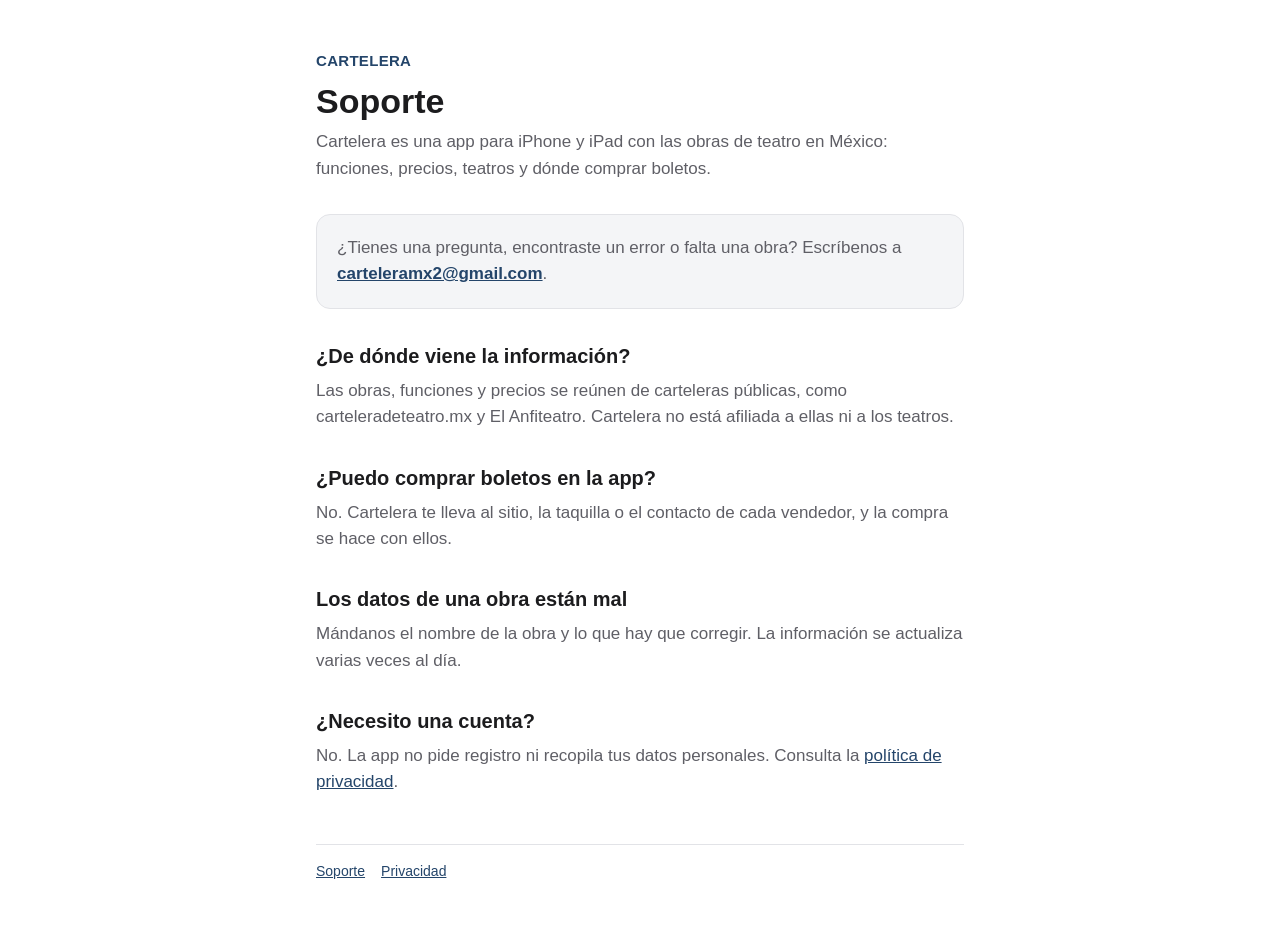
==== index.html @ 86a77528 "feat: add the support and privacy policy pages" ====
<!doctype html>
<html lang="es-MX">
<head>
  <meta charset="utf-8">
  <meta name="viewport" content="width=device-width, initial-scale=1">
  <title>Cartelera · Soporte</title>
  <meta name="description" content="Soporte y contacto de Cartelera, la app de la cartelera teatral de México.">
  <link rel="stylesheet" href="styles.css">
</head>
<body>
<main>
  <header>
    <a class="app" href="./">Cartelera</a>
    <h1>Soporte</h1>
    <p>Cartelera es una app para iPhone y iPad con las obras de teatro en México: funciones, precios, teatros y dónde comprar boletos.</p>
  </header>

  <div class="card">
    <p>¿Tienes una pregunta, encontraste un error o falta una obra? Escríbenos a
      <a href="mailto:carteleramx2@gmail.com">carteleramx2@gmail.com</a>.</p>
  </div>

  <h2>¿De dónde viene la información?</h2>
  <p>Las obras, funciones y precios se reúnen de carteleras públicas, como carteleradeteatro.mx y El Anfiteatro. Cartelera no está afiliada a ellas ni a los teatros.</p>

  <h2>¿Puedo comprar boletos en la app?</h2>
  <p>No. Cartelera te lleva al sitio, la taquilla o el contacto de cada vendedor, y la compra se hace con ellos.</p>

  <h2>Los datos de una obra están mal</h2>
  <p>Mándanos el nombre de la obra y lo que hay que corregir. La información se actualiza varias veces al día.</p>

  <h2>¿Necesito una cuenta?</h2>
  <p>No. La app no pide registro ni recopila tus datos personales. Consulta la <a href="privacidad.html">política de privacidad</a>.</p>

  <footer>
    <a href="./">Soporte</a><a href="privacidad.html">Privacidad</a>
  </footer>
</main>
</body>
</html>
---- styles.css ----
:root {
  --bg: #ffffff; --text: #1c1c1e; --muted: #5f5f66; --accent: #24456a;
  --card: #f4f5f7; --line: #e2e3e7;
}
@media (prefers-color-scheme: dark) {
  :root { --bg: #111317; --text: #f2f2f4; --muted: #a3a6ad; --accent: #8fb4e0;
          --card: #1b1e24; --line: #2b2f37; }
}
* { box-sizing: border-box; }
body { margin: 0; background: var(--bg); color: var(--text);
  font: 17px/1.55 -apple-system, BlinkMacSystemFont, "Segoe UI", Roboto, sans-serif; }
main { max-width: 680px; margin: 0 auto; padding: 48px 16px 64px; }
header { margin-bottom: 32px; }
.app { font-size: 15px; font-weight: 600; color: var(--accent); text-decoration: none;
  letter-spacing: .02em; text-transform: uppercase; }
h1 { font-size: 34px; line-height: 1.15; margin: 8px 0 8px; }
h2 { font-size: 20px; margin: 32px 0 6px; }
p { margin: 0 0 12px; color: var(--muted); }
a { color: var(--accent); }
.card { background: var(--card); border: 1px solid var(--line); border-radius: 14px;
  padding: 20px; margin: 24px 0; }
.card p { margin: 0; }
.card a { font-weight: 600; overflow-wrap: anywhere; }
footer { margin-top: 48px; padding-top: 16px; border-top: 1px solid var(--line);
  font-size: 14px; color: var(--muted); }
footer a { margin-right: 16px; }
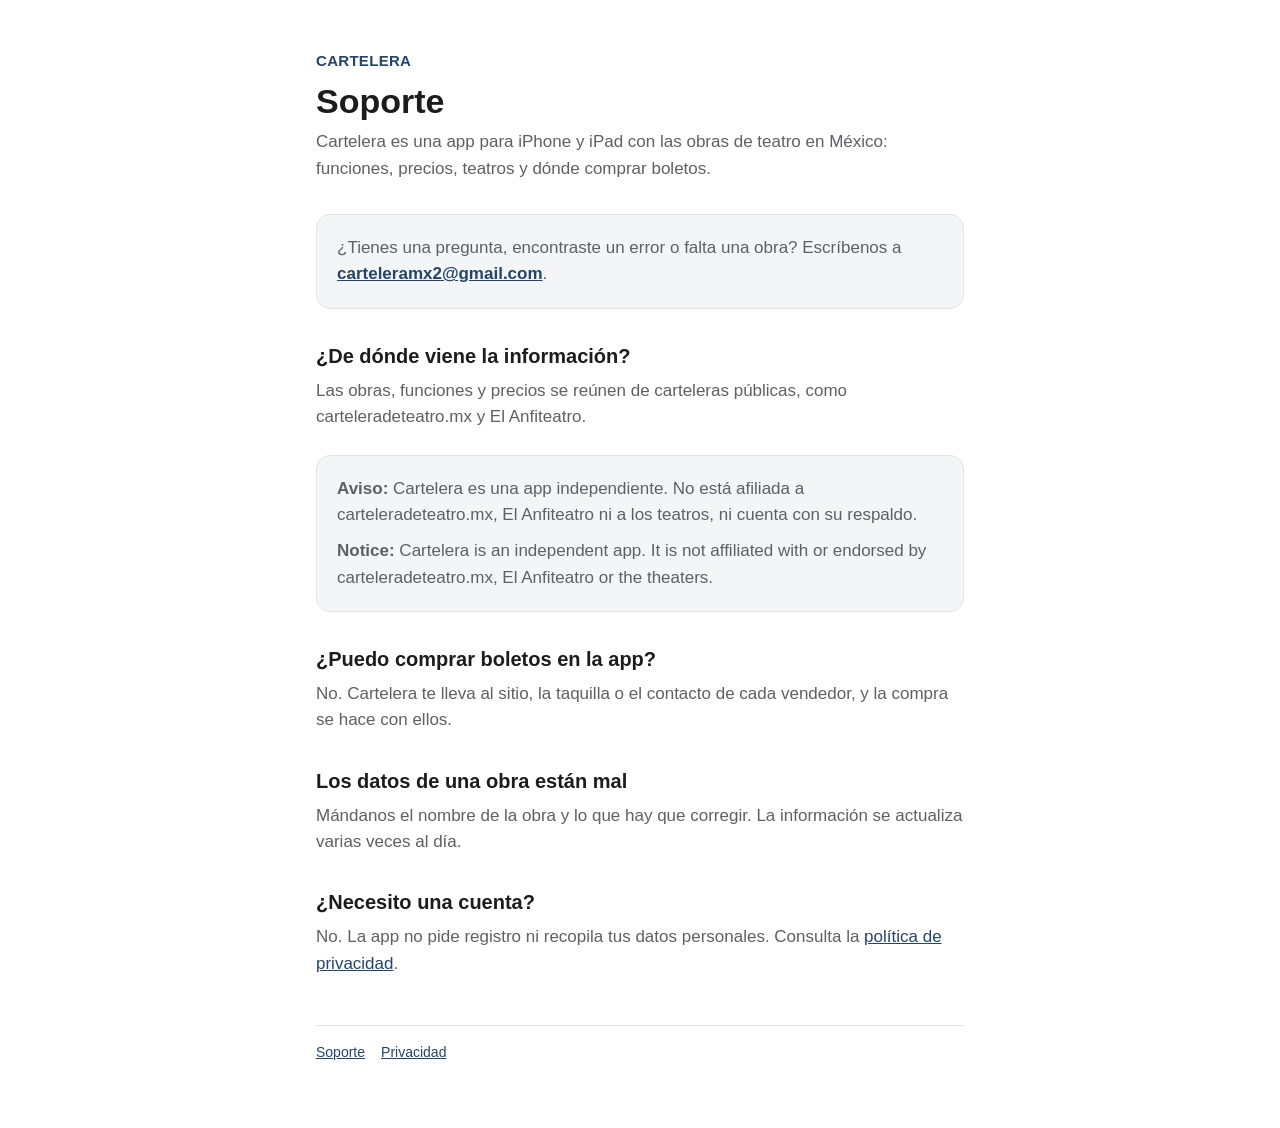
==== commit e0bd8ef9: "feat: show the no-affiliation notice in Spanish and English" ====
--- a/index.html
+++ b/index.html
@@ -21,7 +21,12 @@
   </div>
 
   <h2>¿De dónde viene la información?</h2>
-  <p>Las obras, funciones y precios se reúnen de carteleras públicas, como carteleradeteatro.mx y El Anfiteatro. Cartelera no está afiliada a ellas ni a los teatros.</p>
+  <p>Las obras, funciones y precios se reúnen de carteleras públicas, como carteleradeteatro.mx y El Anfiteatro.</p>
+
+  <div class="card">
+    <p><strong>Aviso:</strong> Cartelera es una app independiente. No está afiliada a carteleradeteatro.mx, El Anfiteatro ni a los teatros, ni cuenta con su respaldo.</p>
+    <p lang="en" style="margin-top:10px"><strong>Notice:</strong> Cartelera is an independent app. It is not affiliated with or endorsed by carteleradeteatro.mx, El Anfiteatro or the theaters.</p>
+  </div>
 
   <h2>¿Puedo comprar boletos en la app?</h2>
   <p>No. Cartelera te lleva al sitio, la taquilla o el contacto de cada vendedor, y la compra se hace con ellos.</p>
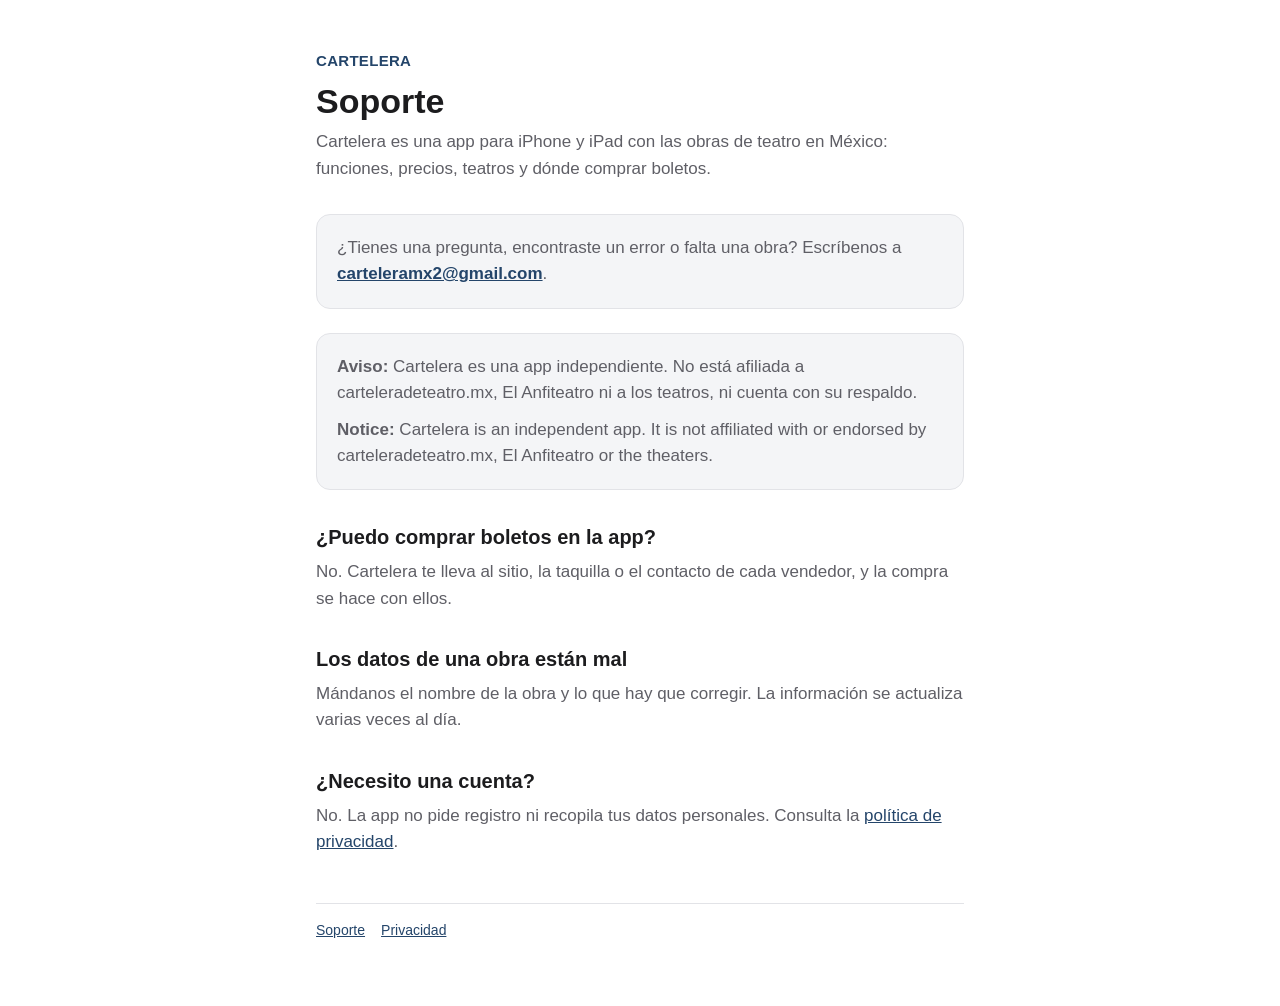
==== commit ed7ec1dd: "feat: drop the data sources question" ====
--- a/index.html
+++ b/index.html
@@ -20,9 +20,6 @@
       <a href="mailto:carteleramx2@gmail.com">carteleramx2@gmail.com</a>.</p>
   </div>
 
-  <h2>¿De dónde viene la información?</h2>
-  <p>Las obras, funciones y precios se reúnen de carteleras públicas, como carteleradeteatro.mx y El Anfiteatro.</p>
-
   <div class="card">
     <p><strong>Aviso:</strong> Cartelera es una app independiente. No está afiliada a carteleradeteatro.mx, El Anfiteatro ni a los teatros, ni cuenta con su respaldo.</p>
     <p lang="en" style="margin-top:10px"><strong>Notice:</strong> Cartelera is an independent app. It is not affiliated with or endorsed by carteleradeteatro.mx, El Anfiteatro or the theaters.</p>
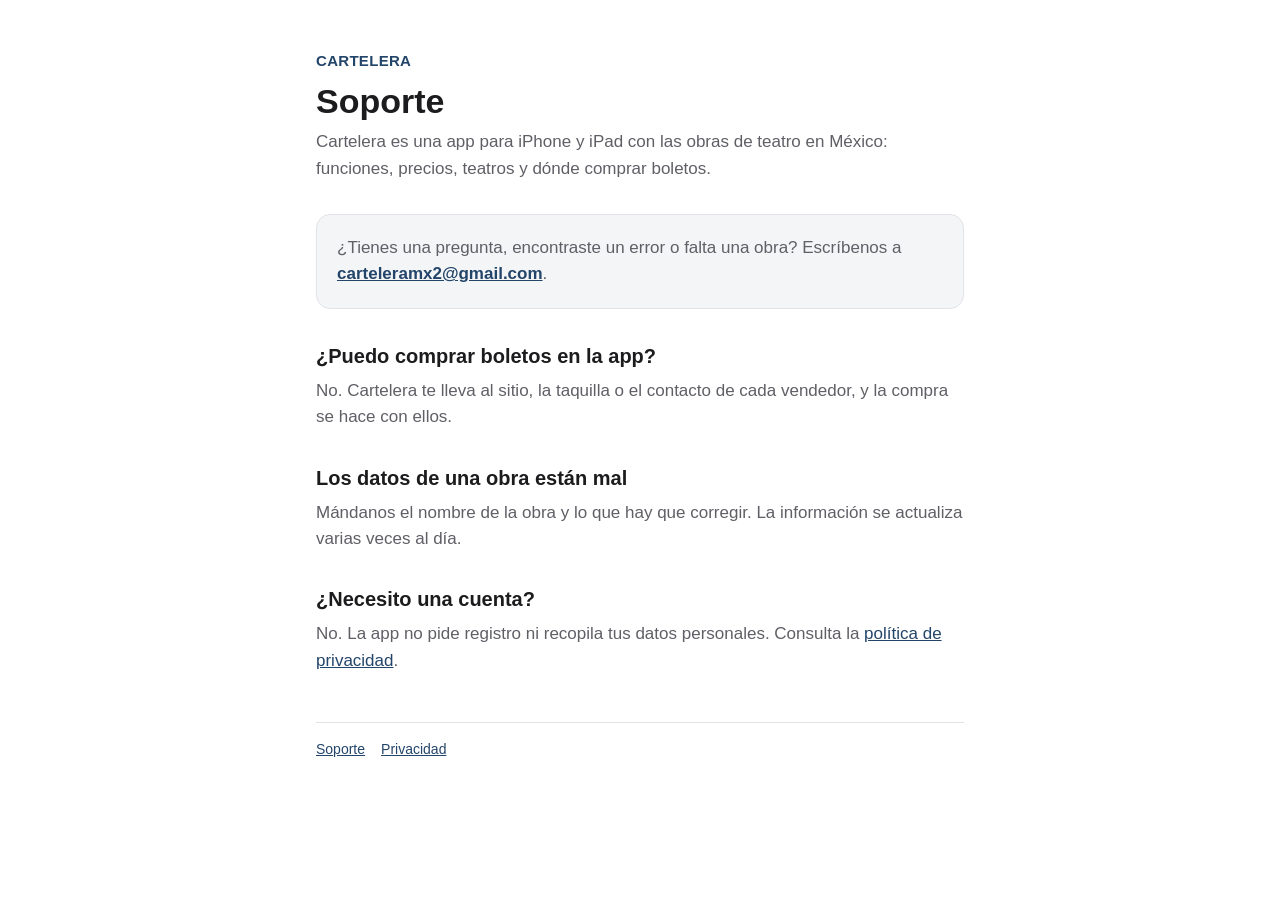
==== commit 82cca504: "feat: drop the no-affiliation notice" ====
--- a/index.html
+++ b/index.html
@@ -20,11 +20,6 @@
       <a href="mailto:carteleramx2@gmail.com">carteleramx2@gmail.com</a>.</p>
   </div>
 
-  <div class="card">
-    <p><strong>Aviso:</strong> Cartelera es una app independiente. No está afiliada a carteleradeteatro.mx, El Anfiteatro ni a los teatros, ni cuenta con su respaldo.</p>
-    <p lang="en" style="margin-top:10px"><strong>Notice:</strong> Cartelera is an independent app. It is not affiliated with or endorsed by carteleradeteatro.mx, El Anfiteatro or the theaters.</p>
-  </div>
-
   <h2>¿Puedo comprar boletos en la app?</h2>
   <p>No. Cartelera te lleva al sitio, la taquilla o el contacto de cada vendedor, y la compra se hace con ellos.</p>
 
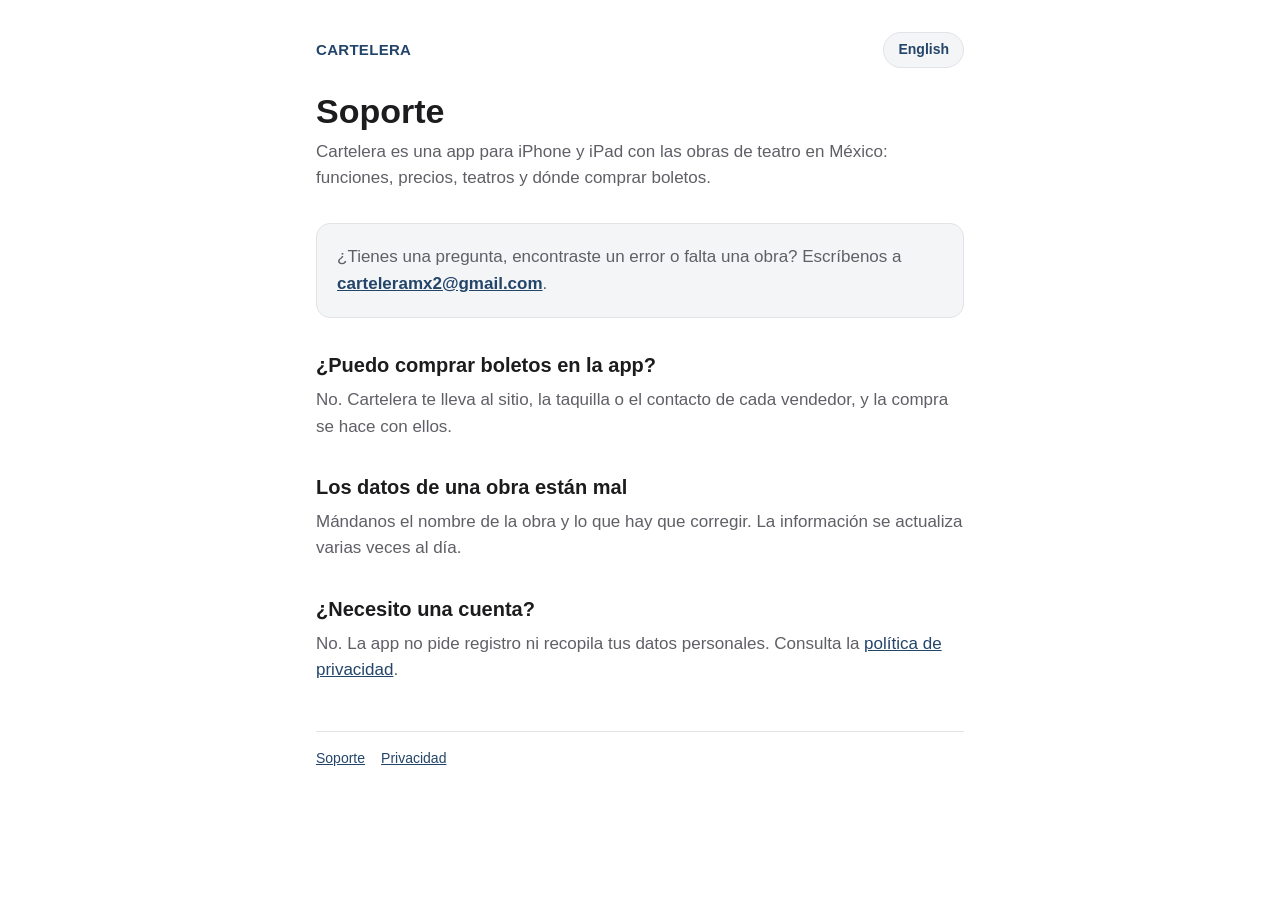
==== commit a5e4ac2c: "feat: switch the pages between Spanish and English" ====
--- a/index.html
+++ b/index.html
@@ -1,37 +1,69 @@
 <!doctype html>
-<html lang="es-MX">
+<html lang="es-MX" data-title-es="Cartelera · Soporte" data-title-en="Cartelera · Support">
 <head>
   <meta charset="utf-8">
   <meta name="viewport" content="width=device-width, initial-scale=1">
   <title>Cartelera · Soporte</title>
   <meta name="description" content="Soporte y contacto de Cartelera, la app de la cartelera teatral de México.">
   <link rel="stylesheet" href="styles.css">
+  <script src="lang.js" defer></script>
 </head>
 <body>
 <main>
-  <header>
-    <a class="app" href="./">Cartelera</a>
-    <h1>Soporte</h1>
-    <p>Cartelera es una app para iPhone y iPad con las obras de teatro en México: funciones, precios, teatros y dónde comprar boletos.</p>
-  </header>
-
-  <div class="card">
-    <p>¿Tienes una pregunta, encontraste un error o falta una obra? Escríbenos a
-      <a href="mailto:carteleramx2@gmail.com">carteleramx2@gmail.com</a>.</p>
+  <div class="topbar">
+    <a class="app" href="./" data-keep-lang>Cartelera</a>
+    <button class="lang-toggle" type="button" lang="en" aria-label="View in English">English</button>
   </div>
 
-  <h2>¿Puedo comprar boletos en la app?</h2>
-  <p>No. Cartelera te lleva al sitio, la taquilla o el contacto de cada vendedor, y la compra se hace con ellos.</p>
+  <div data-lang="es">
+    <header>
+      <h1>Soporte</h1>
+      <p>Cartelera es una app para iPhone y iPad con las obras de teatro en México: funciones, precios, teatros y dónde comprar boletos.</p>
+    </header>
 
-  <h2>Los datos de una obra están mal</h2>
-  <p>Mándanos el nombre de la obra y lo que hay que corregir. La información se actualiza varias veces al día.</p>
+    <div class="card">
+      <p>¿Tienes una pregunta, encontraste un error o falta una obra? Escríbenos a
+        <a href="mailto:carteleramx2@gmail.com">carteleramx2@gmail.com</a>.</p>
+    </div>
 
-  <h2>¿Necesito una cuenta?</h2>
-  <p>No. La app no pide registro ni recopila tus datos personales. Consulta la <a href="privacidad.html">política de privacidad</a>.</p>
+    <h2>¿Puedo comprar boletos en la app?</h2>
+    <p>No. Cartelera te lleva al sitio, la taquilla o el contacto de cada vendedor, y la compra se hace con ellos.</p>
 
-  <footer>
-    <a href="./">Soporte</a><a href="privacidad.html">Privacidad</a>
-  </footer>
+    <h2>Los datos de una obra están mal</h2>
+    <p>Mándanos el nombre de la obra y lo que hay que corregir. La información se actualiza varias veces al día.</p>
+
+    <h2>¿Necesito una cuenta?</h2>
+    <p>No. La app no pide registro ni recopila tus datos personales. Consulta la <a href="privacidad.html" data-keep-lang>política de privacidad</a>.</p>
+
+    <footer>
+      <a href="./" data-keep-lang>Soporte</a><a href="privacidad.html" data-keep-lang>Privacidad</a>
+    </footer>
+  </div>
+
+  <div data-lang="en" lang="en" hidden>
+    <header>
+      <h1>Support</h1>
+      <p>Cartelera is an iPhone and iPad app with the theater productions in Mexico: showtimes, prices, theaters and where to buy tickets.</p>
+    </header>
+
+    <div class="card">
+      <p>Have a question, found a bug or a missing play? Write to us at
+        <a href="mailto:carteleramx2@gmail.com">carteleramx2@gmail.com</a>.</p>
+    </div>
+
+    <h2>Can I buy tickets in the app?</h2>
+    <p>No. Cartelera takes you to each seller's website, box office or contact, and you buy from them.</p>
+
+    <h2>A play's details are wrong</h2>
+    <p>Send us the play's name and what needs fixing. The listings are updated several times a day.</p>
+
+    <h2>Do I need an account?</h2>
+    <p>No. The app doesn't ask you to sign up and doesn't collect your personal data. See the <a href="privacidad.html" data-keep-lang>privacy policy</a>.</p>
+
+    <footer>
+      <a href="./" data-keep-lang>Support</a><a href="privacidad.html" data-keep-lang>Privacy</a>
+    </footer>
+  </div>
 </main>
 </body>
 </html>
--- a/styles.css
+++ b/styles.css
@@ -9,8 +9,8 @@
 * { box-sizing: border-box; }
 body { margin: 0; background: var(--bg); color: var(--text);
   font: 17px/1.55 -apple-system, BlinkMacSystemFont, "Segoe UI", Roboto, sans-serif; }
-main { max-width: 680px; margin: 0 auto; padding: 48px 16px 64px; }
-header { margin-bottom: 32px; }
+main { max-width: 680px; margin: 0 auto; padding: 32px 16px 64px; }
+header { margin: 24px 0 32px; }
 .app { font-size: 15px; font-weight: 600; color: var(--accent); text-decoration: none;
   letter-spacing: .02em; text-transform: uppercase; }
 h1 { font-size: 34px; line-height: 1.15; margin: 8px 0 8px; }
@@ -24,3 +24,9 @@
 footer { margin-top: 48px; padding-top: 16px; border-top: 1px solid var(--line);
   font-size: 14px; color: var(--muted); }
 footer a { margin-right: 16px; }
+.topbar { display: flex; align-items: center; justify-content: space-between; gap: 12px; }
+.lang-toggle { font: inherit; font-size: 14px; font-weight: 600; color: var(--accent);
+  background: var(--card); border: 1px solid var(--line); border-radius: 999px;
+  padding: 6px 14px; cursor: pointer; }
+.lang-toggle:hover { border-color: var(--accent); }
+[hidden] { display: none !important; }
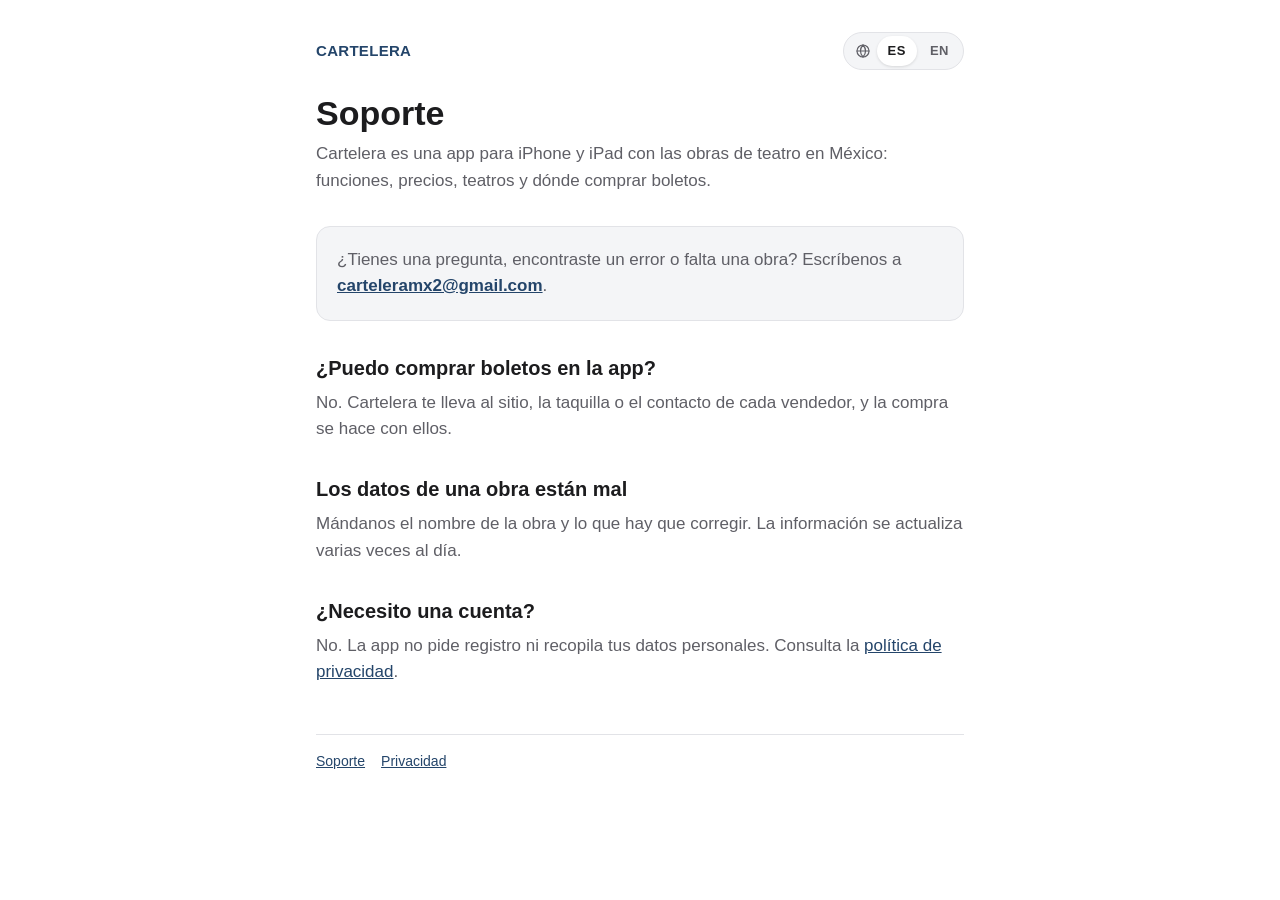
==== commit f5351a48: "feat: use an ES/EN segmented switch for the language" ====
--- a/index.html
+++ b/index.html
@@ -12,7 +12,11 @@
 <main>
   <div class="topbar">
     <a class="app" href="./" data-keep-lang>Cartelera</a>
-    <button class="lang-toggle" type="button" lang="en" aria-label="View in English">English</button>
+    <div class="lang-switch" role="group" aria-label="Idioma / Language">
+      <svg viewBox="0 0 24 24" fill="none" stroke="currentColor" stroke-width="1.8" stroke-linecap="round" aria-hidden="true"><circle cx="12" cy="12" r="9"/><path d="M3 12h18M12 3c2.5 2.7 3.8 5.7 3.8 9s-1.3 6.3-3.8 9c-2.5-2.7-3.8-5.7-3.8-9S9.5 5.7 12 3z"/></svg>
+      <button type="button" data-set-lang="es" lang="es" aria-pressed="true" aria-label="Español">ES</button>
+      <button type="button" data-set-lang="en" lang="en" aria-pressed="false" aria-label="English">EN</button>
+    </div>
   </div>
 
   <div data-lang="es">
--- a/styles.css
+++ b/styles.css
@@ -25,8 +25,14 @@
   font-size: 14px; color: var(--muted); }
 footer a { margin-right: 16px; }
 .topbar { display: flex; align-items: center; justify-content: space-between; gap: 12px; }
-.lang-toggle { font: inherit; font-size: 14px; font-weight: 600; color: var(--accent);
-  background: var(--card); border: 1px solid var(--line); border-radius: 999px;
-  padding: 6px 14px; cursor: pointer; }
-.lang-toggle:hover { border-color: var(--accent); }
+.lang-switch { display: inline-flex; align-items: center; gap: 2px; padding: 3px;
+  background: var(--card); border: 1px solid var(--line); border-radius: 999px; }
+.lang-switch svg { width: 16px; height: 16px; margin: 0 4px 0 8px; color: var(--muted); flex: none; }
+.lang-switch button { font: inherit; font-size: 13px; font-weight: 600; letter-spacing: .04em;
+  color: var(--muted); background: transparent; border: 0; border-radius: 999px;
+  padding: 5px 11px; cursor: pointer; transition: background .15s, color .15s; }
+.lang-switch button:hover { color: var(--text); }
+.lang-switch button[aria-pressed="true"] { background: var(--bg); color: var(--text);
+  box-shadow: 0 1px 3px rgba(0,0,0,.12); }
+.lang-switch button:focus-visible { outline: 2px solid var(--accent); outline-offset: 1px; }
 [hidden] { display: none !important; }
